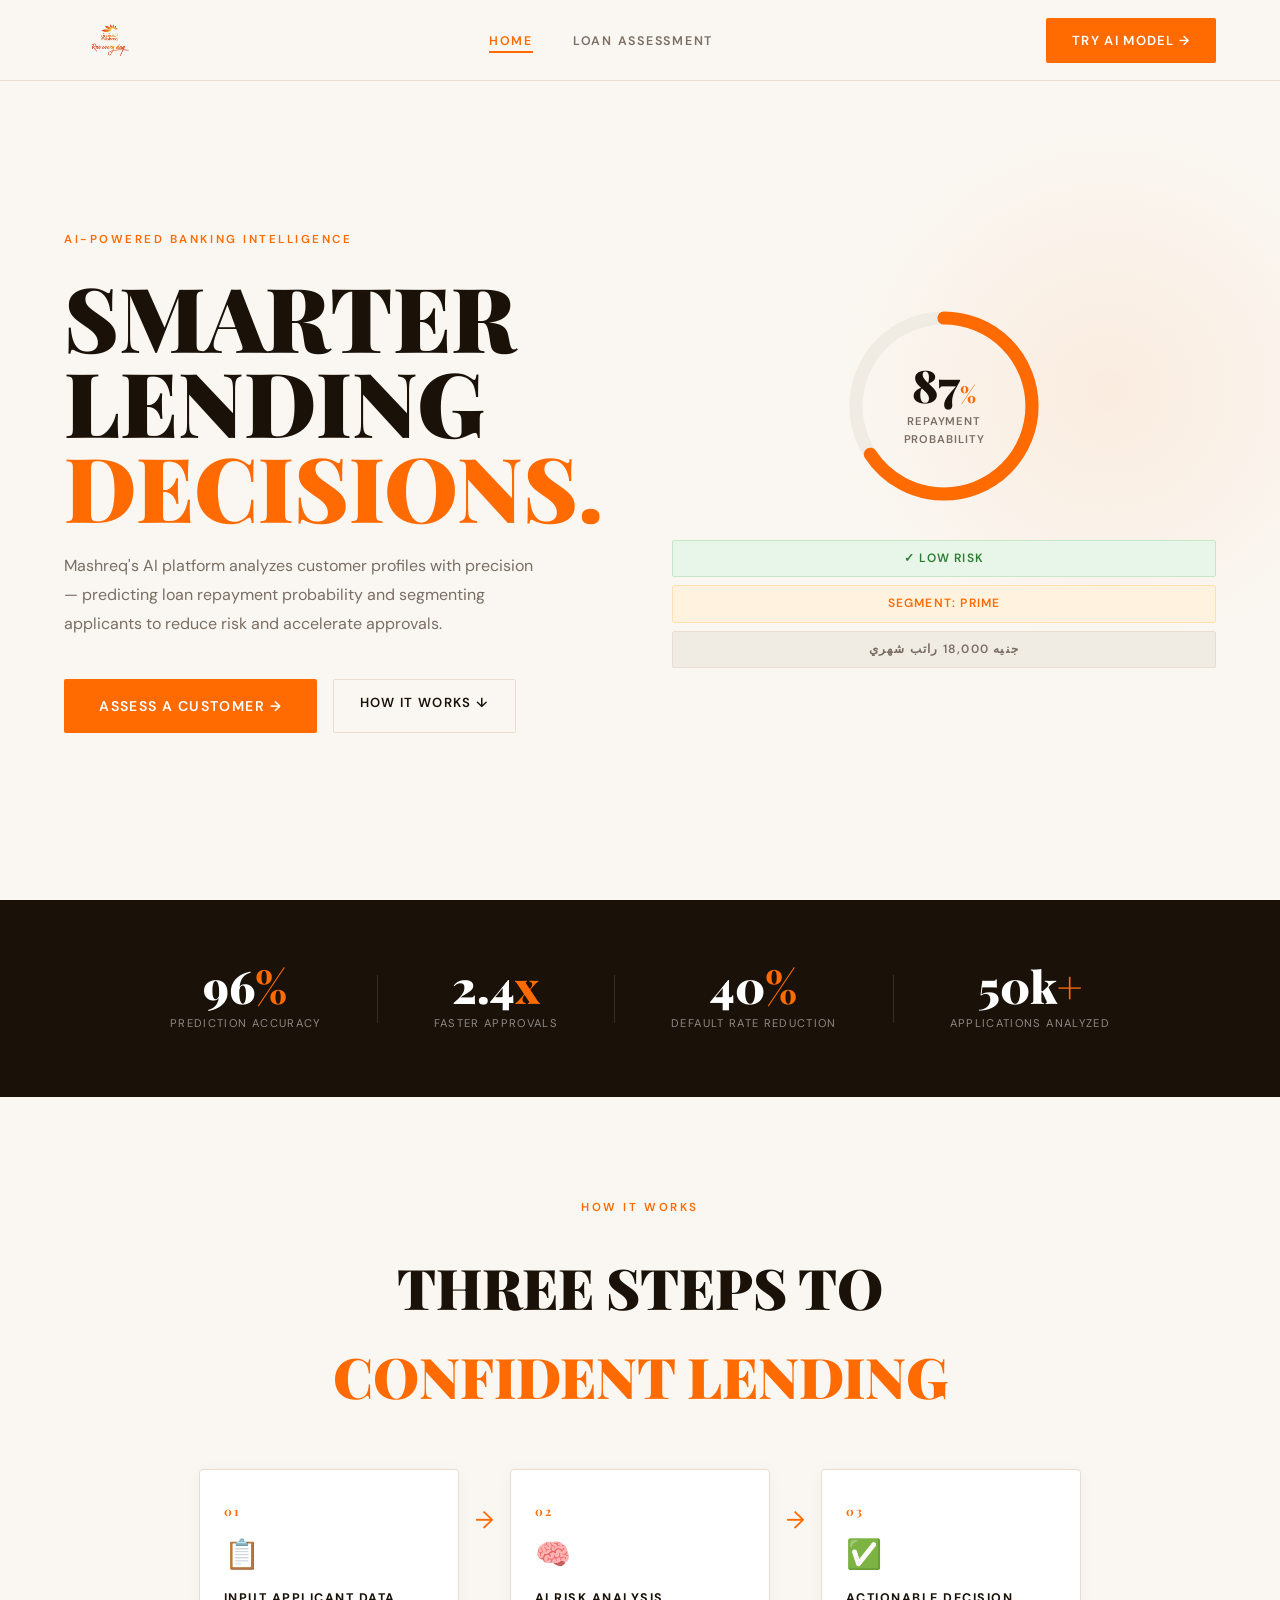
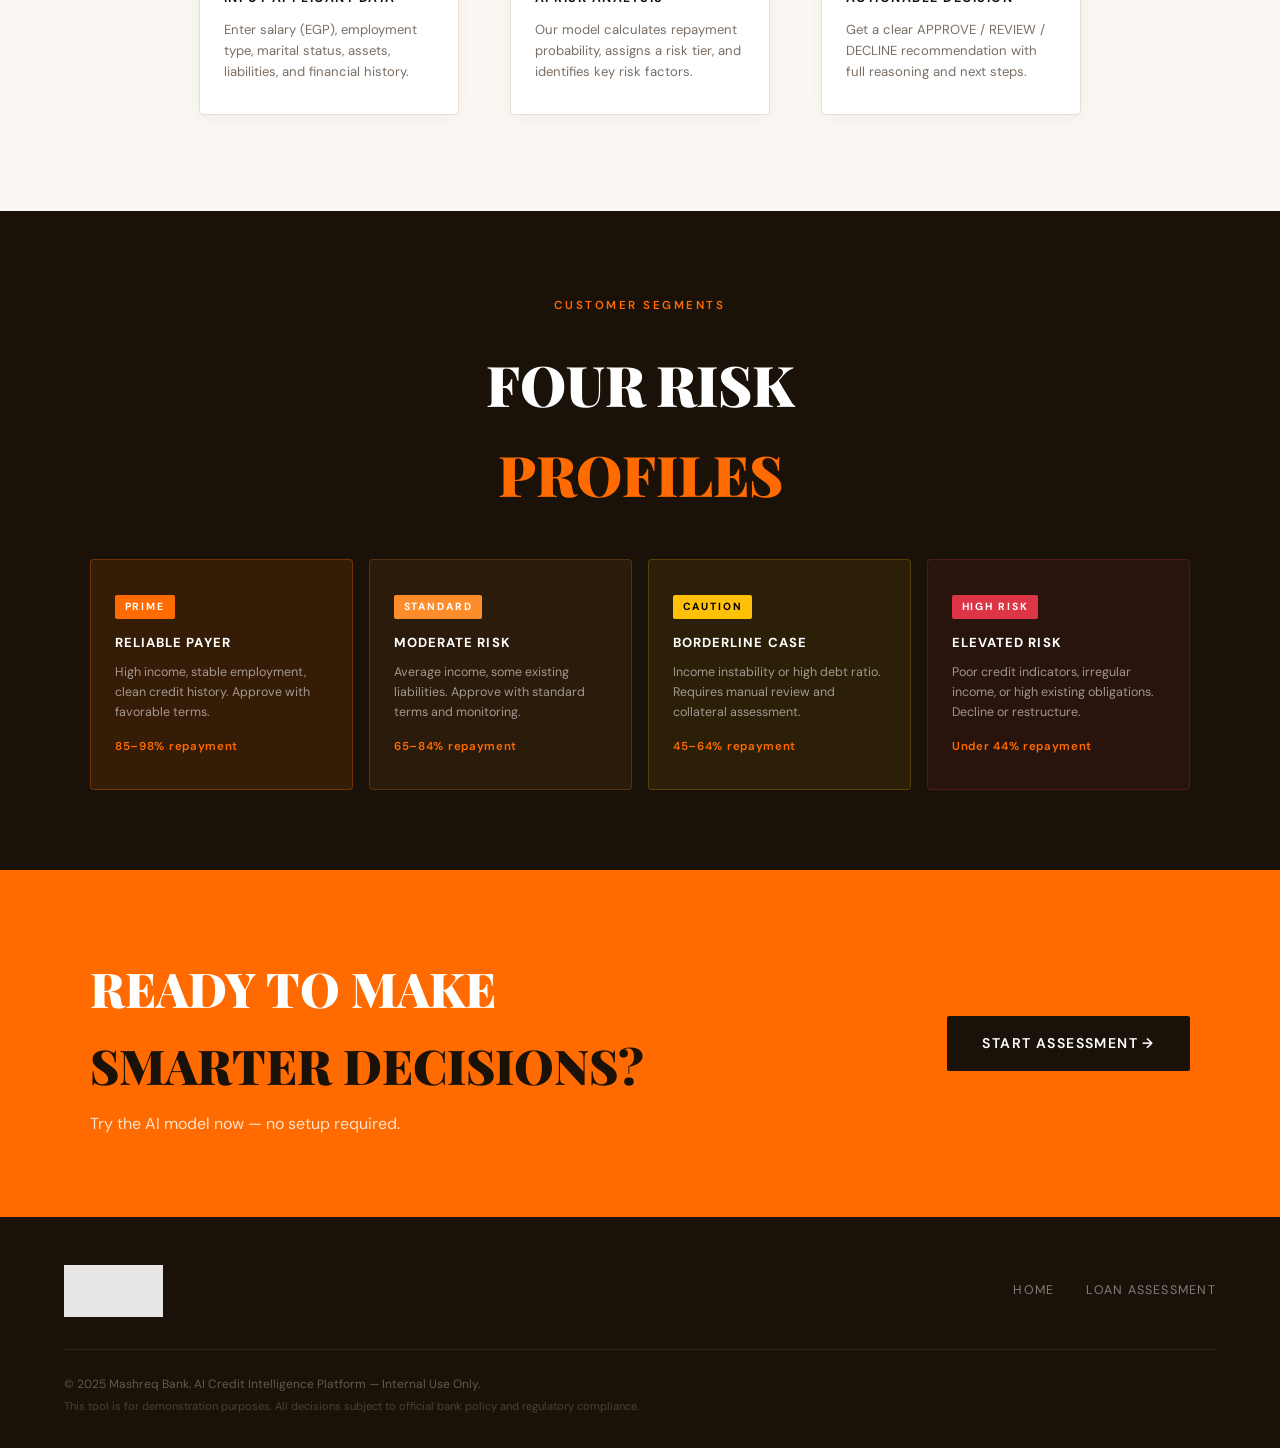
==== index.html @ 3f0e60a8 "Add files via upload" ====
<!DOCTYPE html>
<html lang="en">
<head>
  <meta charset="UTF-8" />
  <meta name="viewport" content="width=device-width, initial-scale=1.0" />
  <title>Mashreq AI — Intelligent Banking Intelligence</title>
  <link rel="stylesheet" href="style.css" />
  <link href="https://fonts.googleapis.com/css2?family=Playfair+Display:wght@700;900&family=DM+Sans:wght@300;400;500;600&display=swap" rel="stylesheet" />
</head>
<body>

  <!-- NAV -->
  <nav class="nav">
    <div class="nav-logo">
      <a href="index.html" class="logo-link">
        <img src="logo.jpg" alt="Mashreq Bank" class="logo-img" />
      </a>
    </div>
    <ul class="nav-links">
      <li><a href="index.html" class="active">HOME</a></li>
      <li><a href="loan-assessment.html">LOAN ASSESSMENT</a></li>
    </ul>
    <div class="nav-cta">
      <a href="loan-assessment.html" class="btn-primary">TRY AI MODEL →</a>
    </div>
  </nav>

  <!-- HERO -->
  <section class="hero">
    <div class="hero-inner">
      <div class="hero-content">
        <div class="hero-tag">AI-POWERED BANKING INTELLIGENCE</div>
        <h1 class="hero-title">
          SMARTER<br />
          LENDING<br />
          <span class="accent">DECISIONS.</span>
        </h1>
        <p class="hero-sub">
          Mashreq's AI platform analyzes customer profiles with precision — predicting loan repayment probability and segmenting applicants to reduce risk and accelerate approvals.
        </p>
        <div class="hero-cta">
          <a href="loan-assessment.html" class="btn-primary large">ASSESS A CUSTOMER →</a>
          <a href="#how" class="btn-ghost">HOW IT WORKS ↓</a>
        </div>
      </div>
      <div class="hero-visual">
        <div class="score-ring">
          <svg viewBox="0 0 200 200" class="ring-svg">
            <circle cx="100" cy="100" r="80" fill="none" stroke="#f0ebe3" stroke-width="12"/>
            <circle cx="100" cy="100" r="80" fill="none" stroke="#FF6B00" stroke-width="12"
              stroke-dasharray="440" stroke-dashoffset="110"
              stroke-linecap="round" transform="rotate(-90 100 100)"/>
          </svg>
          <div class="ring-inner">
            <div class="ring-score">87<span>%</span></div>
            <div class="ring-label">Repayment<br/>Probability</div>
          </div>
        </div>
        <div class="hero-chips">
          <div class="chip chip-green">✓ LOW RISK</div>
          <div class="chip chip-orange">SEGMENT: PRIME</div>
          <div class="chip chip-gray">جنيه 18,000 راتب شهري</div>
        </div>
      </div>
    </div>
  </section>

  <!-- STATS -->
  <section class="stats">
    <div class="stat-item">
      <span class="stat-num">96<span class="accent">%</span></span>
      <span class="stat-label">Prediction Accuracy</span>
    </div>
    <div class="stat-divider"></div>
    <div class="stat-item">
      <span class="stat-num">2.4<span class="accent">x</span></span>
      <span class="stat-label">Faster Approvals</span>
    </div>
    <div class="stat-divider"></div>
    <div class="stat-item">
      <span class="stat-num">40<span class="accent">%</span></span>
      <span class="stat-label">Default Rate Reduction</span>
    </div>
    <div class="stat-divider"></div>
    <div class="stat-item">
      <span class="stat-num">50k<span class="accent">+</span></span>
      <span class="stat-label">Applications Analyzed</span>
    </div>
  </section>

  <!-- HOW IT WORKS -->
  <section class="how" id="how">
    <div class="section-label">HOW IT WORKS</div>
    <h2>THREE STEPS TO<br /><span class="accent">CONFIDENT LENDING</span></h2>
    <div class="steps">
      <div class="step">
        <div class="step-num">01</div>
        <div class="step-icon">📋</div>
        <h4>INPUT APPLICANT DATA</h4>
        <p>Enter salary (EGP), employment type, marital status, assets, liabilities, and financial history.</p>
      </div>
      <div class="step-arrow">→</div>
      <div class="step">
        <div class="step-num">02</div>
        <div class="step-icon">🧠</div>
        <h4>AI RISK ANALYSIS</h4>
        <p>Our model calculates repayment probability, assigns a risk tier, and identifies key risk factors.</p>
      </div>
      <div class="step-arrow">→</div>
      <div class="step">
        <div class="step-num">03</div>
        <div class="step-icon">✅</div>
        <h4>ACTIONABLE DECISION</h4>
        <p>Get a clear APPROVE / REVIEW / DECLINE recommendation with full reasoning and next steps.</p>
      </div>
    </div>
  </section>

  <!-- SEGMENTS PREVIEW -->
  <section class="segments-preview">
    <div class="section-label">CUSTOMER SEGMENTS</div>
    <h2>FOUR RISK<br /><span class="accent">PROFILES</span></h2>
    <div class="seg-grid">
      <div class="seg-card seg-prime">
        <div class="seg-tier">PRIME</div>
        <h4>RELIABLE PAYER</h4>
        <p>High income, stable employment, clean credit history. Approve with favorable terms.</p>
        <div class="seg-prob">85–98% repayment</div>
      </div>
      <div class="seg-card seg-standard">
        <div class="seg-tier">STANDARD</div>
        <h4>MODERATE RISK</h4>
        <p>Average income, some existing liabilities. Approve with standard terms and monitoring.</p>
        <div class="seg-prob">65–84% repayment</div>
      </div>
      <div class="seg-card seg-caution">
        <div class="seg-tier">CAUTION</div>
        <h4>BORDERLINE CASE</h4>
        <p>Income instability or high debt ratio. Requires manual review and collateral assessment.</p>
        <div class="seg-prob">45–64% repayment</div>
      </div>
      <div class="seg-card seg-high">
        <div class="seg-tier">HIGH RISK</div>
        <h4>ELEVATED RISK</h4>
        <p>Poor credit indicators, irregular income, or high existing obligations. Decline or restructure.</p>
        <div class="seg-prob">Under 44% repayment</div>
      </div>
    </div>
  </section>

  <!-- CTA BANNER -->
  <section class="cta-banner">
    <div class="cta-banner-inner">
      <div>
        <h2>READY TO MAKE<br /><span class="accent">SMARTER DECISIONS?</span></h2>
        <p>Try the AI model now — no setup required.</p>
      </div>
      <a href="loan-assessment.html" class="btn-primary large">START ASSESSMENT →</a>
    </div>
  </section>

  <!-- FOOTER -->
  <footer class="footer">
    <div class="footer-top">
      <div class="footer-brand">
        <img src="logo.jpg" alt="Mashreq Bank" class="logo-img logo-img-footer" />
      </div>
      <div class="footer-links">
        <a href="index.html">Home</a>
        <a href="loan-assessment.html">Loan Assessment</a>
      </div>
    </div>
    <div class="footer-bottom">
      <p>© 2025 Mashreq Bank. AI Credit Intelligence Platform — Internal Use Only.</p>
      <p class="footer-disclaimer">This tool is for demonstration purposes. All decisions subject to official bank policy and regulatory compliance.</p>
    </div>
  </footer>

  <script src="app.js"></script>
</body>
</html>
---- style.css ----
/* ===================================
   MASHREQ AI — Global Styles
   Brand: Sunrise Orange + Cream White
=================================== */

:root {
  --orange:    #FF6B00;
  --orange-lt: #FF8C2A;
  --orange-dk: #D45500;
  --gold:      #FFD700;
  --white:     #FFFFFF;
  --cream:     #FAF7F2;
  --cream-dk:  #F0EBE3;
  --dark:      #1A1209;
  --dark-2:    #2C1E0F;
  --text:      #1A1209;
  --muted:     #7A6E64;
  --border:    #E8DDD0;
  --card:      #FFFFFF;
  --font-display: 'Playfair Display', serif;
  --font-body: 'DM Sans', sans-serif;
}

*, *::before, *::after { box-sizing: border-box; margin: 0; padding: 0; }
html { scroll-behavior: smooth; }

body {
  background: var(--cream);
  color: var(--text);
  font-family: var(--font-body);
  font-size: 16px;
  line-height: 1.6;
  overflow-x: hidden;
}

.accent { color: var(--orange); }
.section-label {
  display: inline-block;
  font-size: 0.72rem;
  font-weight: 600;
  letter-spacing: 0.22em;
  color: var(--orange);
  margin-bottom: 1rem;
  text-transform: uppercase;
}

/* ======= NAV ======= */
.nav {
  position: fixed;
  top: 0; left: 0; right: 0;
  z-index: 100;
  display: flex;
  align-items: center;
  justify-content: space-between;
  padding: 1rem 4rem;
  background: rgba(250,247,242,0.94);
  backdrop-filter: blur(16px);
  border-bottom: 1px solid var(--border);
}

.nav-logo {
  display: flex;
  align-items: center;
}

.logo-link {
  display: flex;
  align-items: center;
  text-decoration: none;
}

.logo-img {
  height: 48px;
  width: auto;
  object-fit: contain;
  /* White background of logo blends with nav */
  mix-blend-mode: multiply;
}

.logo-img-footer {
  height: 52px;
  width: auto;
  object-fit: contain;
  /* On dark footer - invert to show on dark bg */
  filter: brightness(0) invert(1);
  mix-blend-mode: normal;
  opacity: 0.9;
}

/* Keep old classes for fallback */
.logo-icon { width: 36px; height: 36px; }
.logo-text {
  font-family: var(--font-display);
  font-size: 1.4rem;
  font-weight: 700;
  color: var(--dark);
  letter-spacing: -0.01em;
}

.nav-links {
  display: flex;
  list-style: none;
  gap: 2.5rem;
}

.nav-links a {
  text-decoration: none;
  color: var(--muted);
  font-size: 0.78rem;
  font-weight: 600;
  letter-spacing: 0.14em;
  transition: color 0.2s;
}

.nav-links a:hover,
.nav-links a.active {
  color: var(--orange);
}

.nav-links a.active {
  border-bottom: 2px solid var(--orange);
  padding-bottom: 2px;
}

/* ======= BUTTONS ======= */
.btn-primary {
  background: var(--orange);
  color: #fff;
  font-family: var(--font-body);
  font-weight: 600;
  font-size: 0.82rem;
  letter-spacing: 0.1em;
  padding: 0.75rem 1.6rem;
  border: none;
  cursor: pointer;
  text-decoration: none;
  display: inline-block;
  border-radius: 2px;
  transition: background 0.15s, transform 0.15s;
}
.btn-primary:hover { background: var(--orange-dk); transform: translateY(-1px); }
.btn-primary.large { padding: 1rem 2.2rem; font-size: 0.88rem; }
.btn-primary.full-width { width: 100%; text-align: center; margin-top: 1rem; }

.btn-ghost {
  background: transparent;
  color: var(--text);
  font-family: var(--font-body);
  font-weight: 600;
  font-size: 0.82rem;
  letter-spacing: 0.1em;
  padding: 0.75rem 1.6rem;
  border: 1.5px solid var(--border);
  cursor: pointer;
  text-decoration: none;
  display: inline-block;
  border-radius: 2px;
  transition: border-color 0.2s, color 0.2s;
}
.btn-ghost:hover { border-color: var(--orange); color: var(--orange); }
.btn-ghost.small { padding: 0.5rem 1.2rem; font-size: 0.76rem; }

/* ======= HERO ======= */
.hero {
  min-height: 100vh;
  display: flex;
  align-items: center;
  padding: 8rem 4rem 4rem;
  background: var(--cream);
  position: relative;
  overflow: hidden;
}

.hero::before {
  content: '';
  position: absolute;
  right: -10%;
  top: 10%;
  width: 600px; height: 600px;
  background: radial-gradient(circle, rgba(255,107,0,0.08) 0%, transparent 65%);
  pointer-events: none;
}

.hero-inner {
  max-width: 1200px;
  margin: 0 auto;
  width: 100%;
  display: grid;
  grid-template-columns: 1fr 1fr;
  gap: 4rem;
  align-items: center;
}

.hero-tag {
  font-size: 0.72rem;
  font-weight: 600;
  letter-spacing: 0.22em;
  color: var(--orange);
  margin-bottom: 1.5rem;
  text-transform: uppercase;
  animation: fadeUp 0.6s ease both;
}

.hero-title {
  font-family: var(--font-display);
  font-size: clamp(3rem, 7vw, 6rem);
  font-weight: 900;
  line-height: 0.95;
  color: var(--dark);
  margin-bottom: 1.5rem;
  animation: fadeUp 0.6s 0.1s ease both;
}

.hero-sub {
  font-size: 1rem;
  color: var(--muted);
  max-width: 480px;
  line-height: 1.8;
  margin-bottom: 2.5rem;
  animation: fadeUp 0.6s 0.2s ease both;
}

.hero-cta {
  display: flex;
  gap: 1rem;
  flex-wrap: wrap;
  animation: fadeUp 0.6s 0.3s ease both;
}

/* SCORE RING HERO VISUAL */
.hero-visual {
  display: flex;
  flex-direction: column;
  align-items: center;
  gap: 1.5rem;
  animation: fadeUp 0.6s 0.25s ease both;
}

.score-ring {
  position: relative;
  width: 220px; height: 220px;
}

.ring-svg { width: 100%; height: 100%; }

.ring-inner {
  position: absolute;
  top: 50%; left: 50%;
  transform: translate(-50%, -50%);
  text-align: center;
}

.ring-score {
  font-family: var(--font-display);
  font-size: 2.8rem;
  font-weight: 900;
  color: var(--dark);
  line-height: 1;
}

.ring-score span { font-size: 1.4rem; color: var(--orange); }

.ring-label {
  font-size: 0.7rem;
  font-weight: 600;
  letter-spacing: 0.08em;
  color: var(--muted);
  margin-top: 0.3rem;
  text-transform: uppercase;
}

.hero-chips {
  display: flex;
  flex-direction: column;
  gap: 0.5rem;
  width: 100%;
}

.chip {
  font-size: 0.75rem;
  font-weight: 600;
  letter-spacing: 0.1em;
  padding: 0.5rem 1rem;
  border-radius: 2px;
  text-align: center;
}

.chip-green { background: #E8F5E9; color: #2E7D32; border: 1px solid #C8E6C9; }
.chip-orange { background: #FFF3E0; color: var(--orange); border: 1px solid #FFE0B2; }
.chip-gray { background: var(--cream-dk); color: var(--muted); border: 1px solid var(--border); }

/* ======= STATS ======= */
.stats {
  display: flex;
  align-items: center;
  justify-content: center;
  padding: 3rem 4rem;
  background: var(--dark);
  flex-wrap: wrap;
  gap: 0;
}

.stat-item {
  display: flex;
  flex-direction: column;
  align-items: center;
  padding: 1rem 3.5rem;
}

.stat-num {
  font-family: var(--font-display);
  font-size: 2.8rem;
  font-weight: 900;
  color: #fff;
  line-height: 1;
}

.stat-num .accent { color: var(--orange); }

.stat-label {
  font-size: 0.7rem;
  letter-spacing: 0.12em;
  color: rgba(255,255,255,0.5);
  margin-top: 0.4rem;
  text-transform: uppercase;
}

.stat-divider {
  width: 1px; height: 3rem;
  background: rgba(255,255,255,0.12);
}

/* ======= HOW IT WORKS ======= */
.how {
  padding: 6rem 4rem;
  max-width: 1100px;
  margin: 0 auto;
  text-align: center;
}

.how h2 {
  font-family: var(--font-display);
  font-size: clamp(2rem, 5vw, 3.5rem);
  font-weight: 900;
  margin-bottom: 3rem;
  margin-top: 0.5rem;
  color: var(--dark);
}

.steps {
  display: flex;
  align-items: flex-start;
  justify-content: center;
  gap: 1rem;
  flex-wrap: wrap;
}

.step {
  flex: 1;
  min-width: 200px;
  max-width: 260px;
  text-align: left;
  padding: 2rem 1.5rem;
  background: #fff;
  border: 1px solid var(--border);
  border-radius: 4px;
  box-shadow: 0 2px 16px rgba(0,0,0,0.04);
}

.step-num {
  font-family: var(--font-display);
  font-size: 0.75rem;
  font-weight: 700;
  color: var(--orange);
  letter-spacing: 0.15em;
  margin-bottom: 0.6rem;
}

.step-icon { font-size: 1.8rem; margin-bottom: 0.8rem; }

.step h4 {
  font-size: 0.78rem;
  font-weight: 700;
  letter-spacing: 0.12em;
  margin-bottom: 0.6rem;
  color: var(--dark);
}

.step p { font-size: 0.82rem; color: var(--muted); line-height: 1.6; }

.step-arrow {
  font-size: 1.5rem;
  color: var(--orange);
  flex-shrink: 0;
  margin-top: 2rem;
}

/* ======= SEGMENTS PREVIEW ======= */
.segments-preview {
  padding: 5rem 4rem;
  background: var(--dark);
  text-align: center;
}

.segments-preview h2 {
  font-family: var(--font-display);
  font-size: clamp(2rem, 5vw, 3.5rem);
  font-weight: 900;
  color: #fff;
  margin-bottom: 2.5rem;
  margin-top: 0.5rem;
}

.seg-grid {
  display: grid;
  grid-template-columns: repeat(4, 1fr);
  gap: 1rem;
  max-width: 1100px;
  margin: 0 auto;
}

.seg-card {
  padding: 2rem 1.5rem;
  border-radius: 4px;
  text-align: left;
  border: 1px solid rgba(255,255,255,0.08);
}

.seg-prime   { background: rgba(255,107,0,0.12); border-color: rgba(255,107,0,0.3); }
.seg-standard{ background: rgba(255,140,42,0.08); border-color: rgba(255,140,42,0.2); }
.seg-caution { background: rgba(255,193,7,0.08);  border-color: rgba(255,193,7,0.2);  }
.seg-high    { background: rgba(220,53,69,0.08);  border-color: rgba(220,53,69,0.2);  }

.seg-tier {
  font-size: 0.65rem;
  font-weight: 700;
  letter-spacing: 0.18em;
  padding: 0.25rem 0.6rem;
  border-radius: 2px;
  display: inline-block;
  margin-bottom: 0.8rem;
}

.seg-prime .seg-tier   { background: var(--orange); color: #fff; }
.seg-standard .seg-tier{ background: #FF8C2A; color: #fff; }
.seg-caution .seg-tier { background: #FFC107; color: #000; }
.seg-high .seg-tier    { background: #DC3545; color: #fff; }

.seg-card h4 {
  font-size: 0.82rem;
  font-weight: 700;
  letter-spacing: 0.08em;
  color: #fff;
  margin-bottom: 0.6rem;
}

.seg-card p { font-size: 0.78rem; color: rgba(255,255,255,0.55); line-height: 1.6; margin-bottom: 1rem; }
.seg-prob { font-size: 0.72rem; font-weight: 600; color: var(--orange); letter-spacing: 0.06em; }

/* ======= CTA BANNER ======= */
.cta-banner {
  padding: 5rem 4rem;
  background: var(--orange);
}

.cta-banner-inner {
  max-width: 1100px;
  margin: 0 auto;
  display: flex;
  align-items: center;
  justify-content: space-between;
  gap: 2rem;
  flex-wrap: wrap;
}

.cta-banner h2 {
  font-family: var(--font-display);
  font-size: clamp(1.8rem, 4vw, 3rem);
  font-weight: 900;
  color: #fff;
  margin-bottom: 0.5rem;
}

.cta-banner h2 .accent { color: var(--dark); }
.cta-banner p { color: rgba(255,255,255,0.8); font-size: 1rem; }

.cta-banner .btn-primary {
  background: var(--dark);
  color: #fff;
}
.cta-banner .btn-primary:hover { background: #000; }

/* ======= PAGE HERO ======= */
.page-hero {
  padding: 9rem 4rem 3rem;
  max-width: 900px;
  margin: 0 auto;
}

.page-hero h1 {
  font-family: var(--font-display);
  font-size: clamp(3rem, 8vw, 5.5rem);
  font-weight: 900;
  line-height: 0.95;
  color: var(--dark);
  margin-bottom: 1.2rem;
  animation: fadeUp 0.5s ease both;
}

.page-hero p {
  color: var(--muted);
  font-size: 1rem;
  max-width: 600px;
  line-height: 1.8;
  animation: fadeUp 0.5s 0.1s ease both;
}

/* ======= ASSESSMENT SECTION ======= */
.assessment-section {
  padding: 2rem 4rem 6rem;
  max-width: 1100px;
  margin: 0 auto;
}

.assessment-wrap { width: 100%; }

/* FORM */
.assess-form {
  background: #fff;
  border: 1px solid var(--border);
  border-radius: 6px;
  padding: 2.5rem;
  box-shadow: 0 4px 32px rgba(0,0,0,0.06);
}

.form-header {
  display: flex;
  align-items: flex-start;
  justify-content: space-between;
  margin-bottom: 2rem;
  flex-wrap: wrap;
  gap: 1rem;
}

.form-header h3 {
  font-size: 0.82rem;
  font-weight: 700;
  letter-spacing: 0.18em;
  color: var(--orange);
}

.form-progress { text-align: right; }

.progress-bar {
  width: 180px;
  height: 4px;
  background: var(--cream-dk);
  border-radius: 2px;
  overflow: hidden;
  margin-bottom: 0.3rem;
}

.progress-fill {
  height: 100%;
  background: var(--orange);
  border-radius: 2px;
  transition: width 0.4s ease;
  width: 0%;
}

.progress-text {
  font-size: 0.7rem;
  color: var(--muted);
  letter-spacing: 0.06em;
}

.form-section {
  margin-bottom: 2.5rem;
  padding-bottom: 2.5rem;
  border-bottom: 1px solid var(--cream-dk);
}

.form-section-title {
  font-size: 0.75rem;
  font-weight: 700;
  letter-spacing: 0.16em;
  color: var(--dark);
  margin-bottom: 1.5rem;
  text-transform: uppercase;
  padding: 0.5rem 0.8rem;
  background: var(--cream);
  border-left: 3px solid var(--orange);
}

.form-group { margin-bottom: 1.5rem; }

.form-group label {
  display: block;
  font-size: 0.72rem;
  font-weight: 600;
  letter-spacing: 0.12em;
  color: var(--muted);
  text-transform: uppercase;
  margin-bottom: 0.6rem;
}

.btn-group {
  display: flex;
  flex-wrap: wrap;
  gap: 0.5rem;
}

.option-btn {
  background: var(--cream);
  border: 1.5px solid var(--border);
  color: var(--muted);
  font-family: var(--font-body);
  font-size: 0.78rem;
  font-weight: 500;
  padding: 0.5rem 1rem;
  border-radius: 2px;
  cursor: pointer;
  transition: all 0.15s;
}

.option-btn:hover { border-color: var(--orange); color: var(--orange); background: #FFF3E0; }
.option-btn.selected { background: var(--orange); border-color: var(--orange); color: #fff; font-weight: 600; }

/* ======= RESULT PANEL ======= */
.assess-result {
  background: #fff;
  border: 2px solid var(--orange);
  border-radius: 6px;
  padding: 2.5rem;
  box-shadow: 0 8px 48px rgba(255,107,0,0.12);
  animation: fadeUp 0.4s ease both;
}

.verdict-header {
  text-align: center;
  padding: 2rem;
  margin-bottom: 2rem;
  border-radius: 4px;
}

.verdict-approve { background: linear-gradient(135deg, #E8F5E9, #F1F8E9); }
.verdict-review  { background: linear-gradient(135deg, #FFF8E1, #FFFDE7); }
.verdict-decline { background: linear-gradient(135deg, #FFEBEE, #FCE4EC); }

.verdict-badge {
  display: inline-block;
  font-size: 0.7rem;
  font-weight: 700;
  letter-spacing: 0.2em;
  padding: 0.3rem 1rem;
  border-radius: 2px;
  margin-bottom: 0.8rem;
}

.verdict-approve .verdict-badge { background: #2E7D32; color: #fff; }
.verdict-review .verdict-badge  { background: #F57F17; color: #fff; }
.verdict-decline .verdict-badge { background: #C62828; color: #fff; }

.verdict-icon { font-size: 2.5rem; margin-bottom: 0.5rem; }

.verdict-title {
  font-family: var(--font-display);
  font-size: 1.8rem;
  font-weight: 900;
  color: var(--dark);
  margin-bottom: 0.6rem;
}

.verdict-sub {
  color: var(--muted);
  font-size: 0.9rem;
  max-width: 500px;
  margin: 0 auto;
  line-height: 1.6;
}

/* RING SECTION */
.result-ring-section {
  display: flex;
  gap: 2rem;
  align-items: center;
  margin-bottom: 2rem;
  padding: 1.5rem;
  background: var(--cream);
  border-radius: 4px;
  flex-wrap: wrap;
}

.result-ring {
  position: relative;
  width: 160px; height: 160px;
  flex-shrink: 0;
}

.result-ring-svg { width: 100%; height: 100%; }
.result-ring-inner {
  position: absolute;
  top: 50%; left: 50%;
  transform: translate(-50%, -50%);
  text-align: center;
}

.result-ring-score {
  font-family: var(--font-display);
  font-size: 2.2rem;
  font-weight: 900;
  color: var(--dark);
  line-height: 1;
}

.result-ring-label {
  font-size: 0.62rem;
  font-weight: 600;
  letter-spacing: 0.06em;
  color: var(--muted);
  margin-top: 0.3rem;
  text-transform: uppercase;
}

.result-metrics {
  display: flex;
  gap: 2rem;
  flex-wrap: wrap;
}

.result-metric { display: flex; flex-direction: column; gap: 0.3rem; }

.metric-label {
  font-size: 0.62rem;
  font-weight: 700;
  letter-spacing: 0.14em;
  color: var(--muted);
  text-transform: uppercase;
}

.metric-val {
  font-family: var(--font-display);
  font-size: 1.4rem;
  font-weight: 900;
  color: var(--dark);
}

.metric-val.accent { color: var(--orange); }

/* RESULT SECTIONS */
.result-section { margin-bottom: 1.8rem; }

.result-section h4 {
  font-size: 0.68rem;
  font-weight: 700;
  letter-spacing: 0.18em;
  color: var(--orange);
  margin-bottom: 0.8rem;
  text-transform: uppercase;
  padding-bottom: 0.4rem;
  border-bottom: 1px solid var(--cream-dk);
}

/* SCORE BARS */
.score-bars { display: flex; flex-direction: column; gap: 0.8rem; }

.score-bar-item { display: flex; align-items: center; gap: 1rem; }

.score-bar-label {
  font-size: 0.75rem;
  font-weight: 500;
  color: var(--text);
  min-width: 140px;
}

.score-bar-track {
  flex: 1;
  height: 6px;
  background: var(--cream-dk);
  border-radius: 3px;
  overflow: hidden;
}

.score-bar-fill {
  height: 100%;
  border-radius: 3px;
  transition: width 1.2s cubic-bezier(0.4,0,0.2,1);
  width: 0%;
}

.bar-good   { background: #4CAF50; }
.bar-medium { background: var(--orange); }
.bar-bad    { background: #F44336; }

.score-bar-value {
  font-size: 0.72rem;
  font-weight: 700;
  color: var(--muted);
  min-width: 2rem;
  text-align: right;
}

/* FACTOR LISTS */
.factor-list { list-style: none; display: flex; flex-direction: column; gap: 0.5rem; }

.factor-list li {
  font-size: 0.84rem;
  color: var(--text);
  padding: 0.5rem 0.8rem;
  border-radius: 2px;
  display: flex;
  align-items: flex-start;
  gap: 0.5rem;
}

.factor-positive li { background: #F1F8E9; border-left: 3px solid #4CAF50; }
.factor-negative li { background: #FFEBEE; border-left: 3px solid #F44336; }

/* CONDITIONS */
.conditions-list { display: flex; flex-direction: column; gap: 0.5rem; }

.condition-item {
  font-size: 0.84rem;
  color: var(--text);
  padding: 0.6rem 1rem;
  background: var(--cream);
  border-radius: 2px;
  border-left: 3px solid var(--orange);
  display: flex;
  gap: 0.5rem;
}

/* DISCLAIMER */
.result-disclaimer {
  font-size: 0.75rem;
  color: var(--muted);
  background: var(--cream);
  padding: 1rem;
  border-radius: 4px;
  margin-bottom: 1.5rem;
  line-height: 1.6;
  border: 1px solid var(--border);
}

.result-actions { display: flex; gap: 1rem; flex-wrap: wrap; }

/* ======= FOOTER ======= */
.footer {
  background: var(--dark);
  padding: 3rem 4rem 2rem;
}

.footer-top {
  display: flex;
  justify-content: space-between;
  align-items: center;
  margin-bottom: 2rem;
  flex-wrap: wrap;
  gap: 1rem;
}

.footer-brand {
  display: flex;
  align-items: center;
  gap: 0.6rem;
}

.footer-brand .logo-text { color: #fff; }

.footer-links { display: flex; gap: 2rem; }
.footer-links a {
  color: rgba(255,255,255,0.45);
  text-decoration: none;
  font-size: 0.78rem;
  letter-spacing: 0.1em;
  text-transform: uppercase;
  transition: color 0.2s;
}
.footer-links a:hover { color: var(--orange); }

.footer-bottom { border-top: 1px solid rgba(255,255,255,0.08); padding-top: 1.5rem; }
.footer-bottom p { color: rgba(255,255,255,0.3); font-size: 0.75rem; line-height: 1.8; }
.footer-disclaimer { color: rgba(255,255,255,0.2) !important; font-size: 0.7rem !important; }

/* ======= LOADING ======= */
.btn-loading { opacity: 0.7; pointer-events: none; }

.spinner {
  display: inline-block;
  width: 14px; height: 14px;
  border: 2px solid rgba(255,255,255,0.4);
  border-top-color: #fff;
  border-radius: 50%;
  animation: spin 0.6s linear infinite;
  margin-right: 8px;
  vertical-align: middle;
}

/* ======= ANIMATIONS ======= */
@keyframes fadeUp {
  from { opacity: 0; transform: translateY(18px); }
  to   { opacity: 1; transform: translateY(0); }
}
@keyframes spin { to { transform: rotate(360deg); } }

/* ======= RESPONSIVE ======= */
@media (max-width: 960px) {
  .nav { padding: 1rem 1.5rem; }
  .nav-links { display: none; }
  .nav-cta .btn-primary { display: none; }

  .hero { padding: 7rem 1.5rem 3rem; }
  .hero-inner { grid-template-columns: 1fr; gap: 2rem; }
  .hero-visual { order: -1; }
  .score-ring { width: 160px; height: 160px; }

  .stats { flex-direction: column; gap: 1.5rem; padding: 2rem; }
  .stat-divider { width: 4rem; height: 1px; }

  .how { padding: 4rem 1.5rem; }
  .steps { flex-direction: column; align-items: stretch; }
  .step { max-width: 100%; }
  .step-arrow { transform: rotate(90deg); text-align: center; }

  .segments-preview { padding: 3rem 1.5rem; }
  .seg-grid { grid-template-columns: 1fr 1fr; }

  .cta-banner { padding: 3rem 1.5rem; }
  .cta-banner-inner { flex-direction: column; }

  .page-hero { padding: 7rem 1.5rem 2rem; }
  .assessment-section { padding: 1.5rem 1.5rem 4rem; }
  .assess-form, .assess-result { padding: 1.5rem; }
  .result-ring-section { flex-direction: column; align-items: flex-start; }

  .footer { padding: 2rem 1.5rem; }
}

@media (max-width: 560px) {
  .seg-grid { grid-template-columns: 1fr; }
  .result-metrics { flex-direction: column; gap: 1rem; }
  .score-bar-label { min-width: 100px; font-size: 0.68rem; }
}

@media print {
  .nav, .btn-ghost, .result-actions { display: none !important; }
  body { background: white; }
  .assess-result { border: 1px solid #ccc; box-shadow: none; }
}
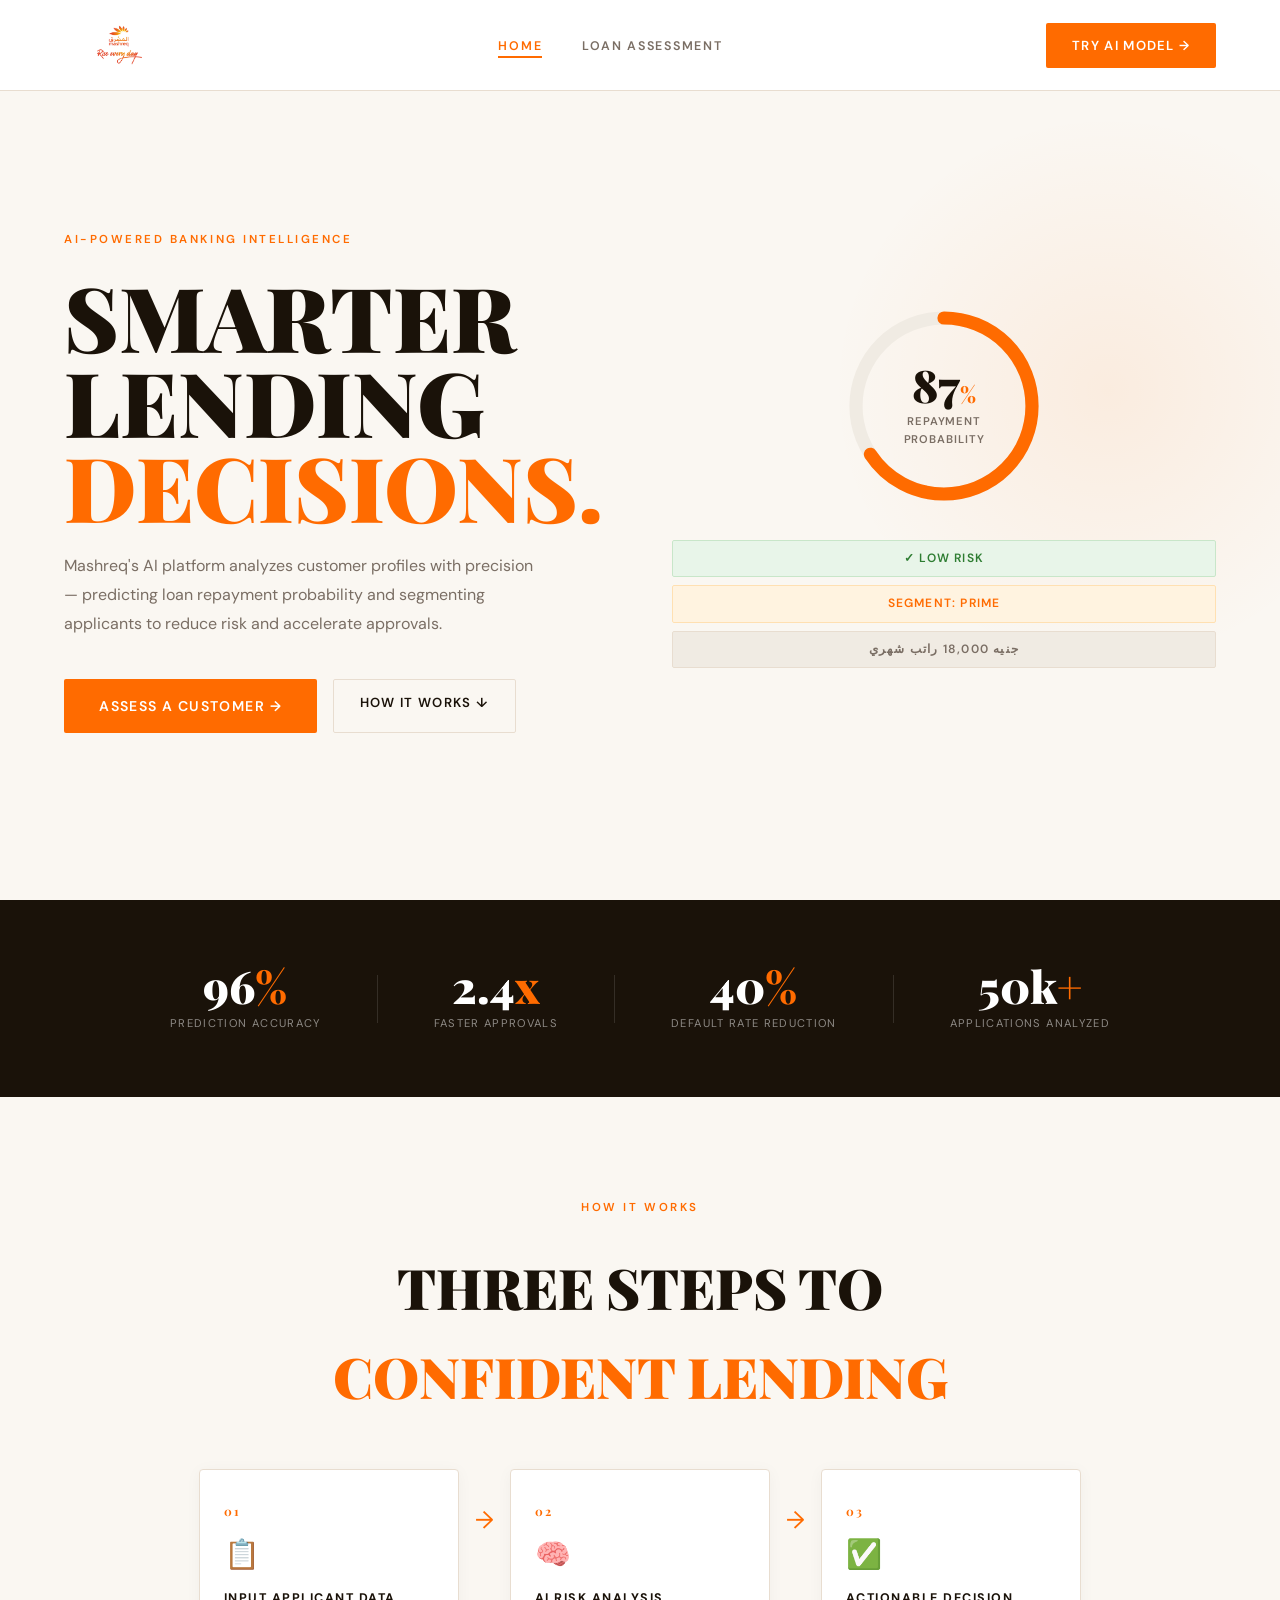
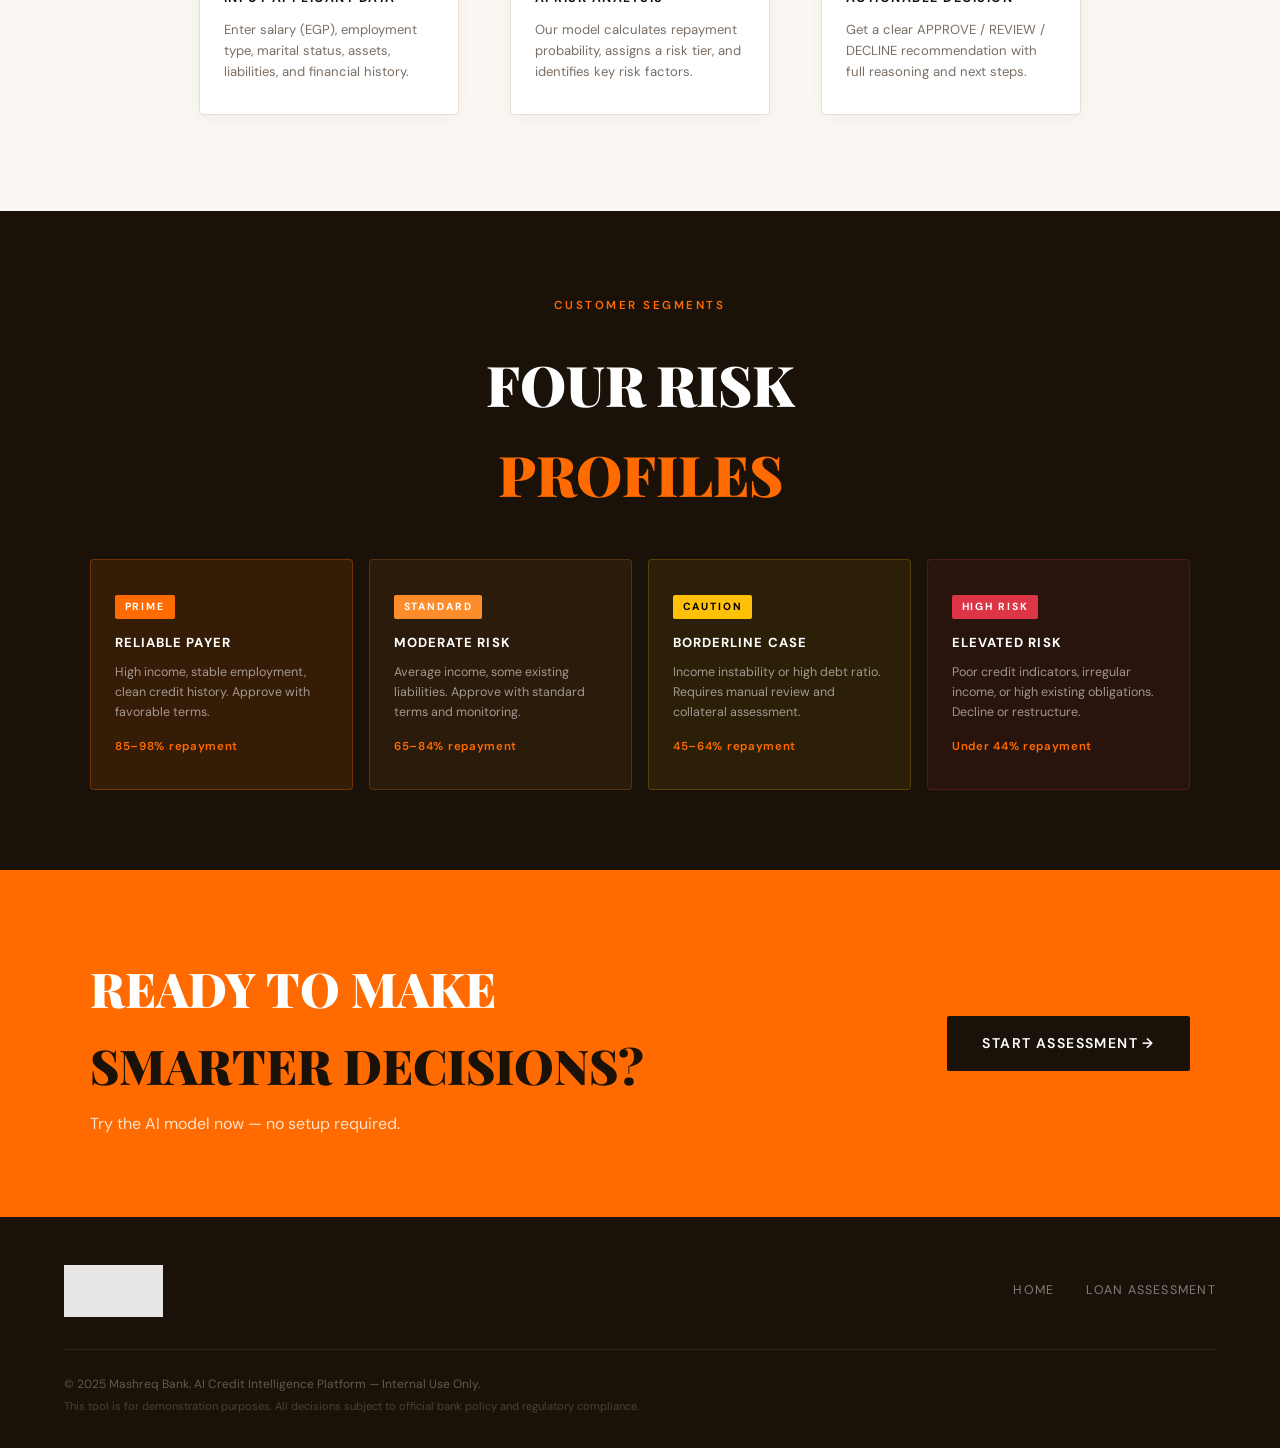
==== commit edfbe54d: "Update index.html" ====
--- a/index.html
+++ b/index.html
@@ -13,7 +13,7 @@
   <nav class="nav">
     <div class="nav-logo">
       <a href="index.html" class="logo-link">
-        <img src="logo.jpg" alt="Mashreq Bank" class="logo-img" />
+        <img src="logo.png" alt="Mashreq Bank" class="logo-img" />
       </a>
     </div>
     <ul class="nav-links">
--- a/style.css
+++ b/style.css
@@ -53,7 +53,7 @@
   align-items: center;
   justify-content: space-between;
   padding: 1rem 4rem;
-  background: rgba(250,247,242,0.94);
+  background: rgba(255,255,255,0.98);
   backdrop-filter: blur(16px);
   border-bottom: 1px solid var(--border);
 }
@@ -70,11 +70,12 @@
 }
 
 .logo-img {
-  height: 48px;
+  height: 58px;
   width: auto;
   object-fit: contain;
-  /* White background of logo blends with nav */
-  mix-blend-mode: multiply;
+  mix-blend-mode: normal;
+  opacity: 1;
+  display: block;
 }
 
 .logo-img-footer {
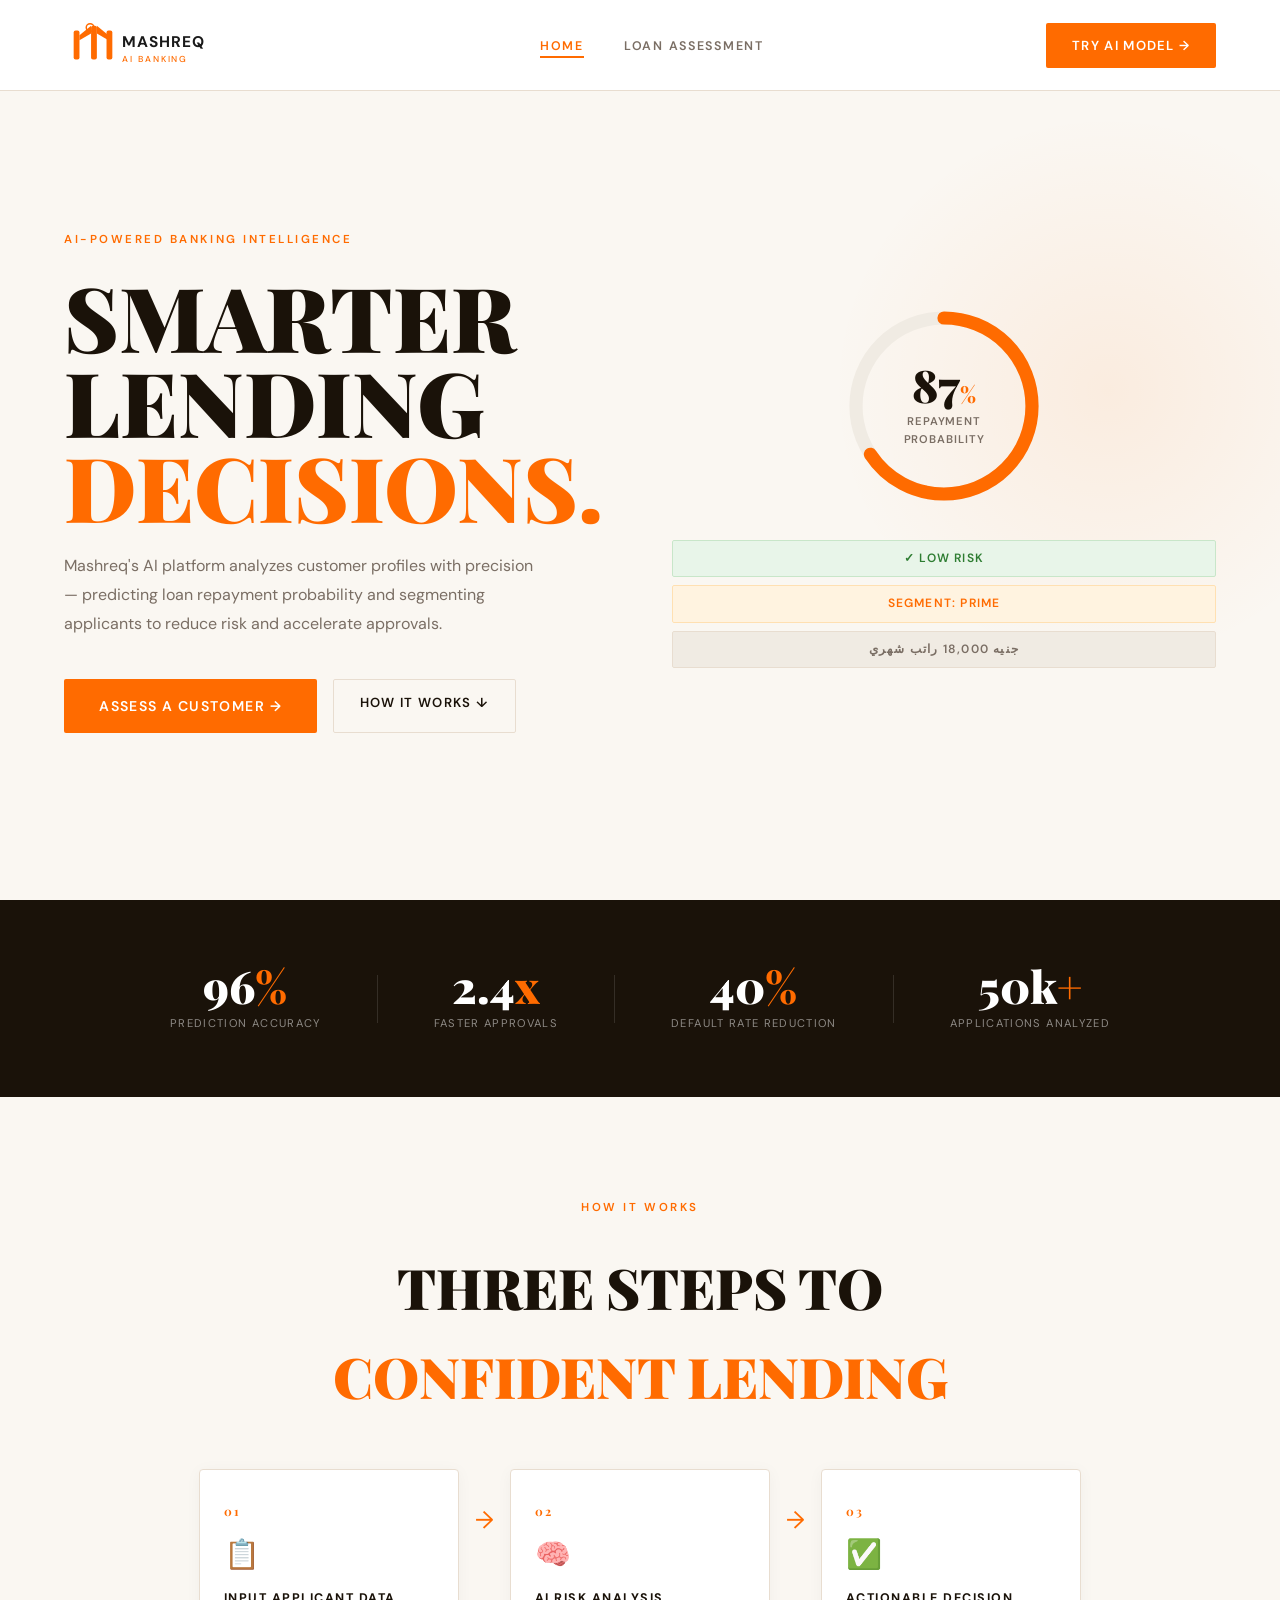
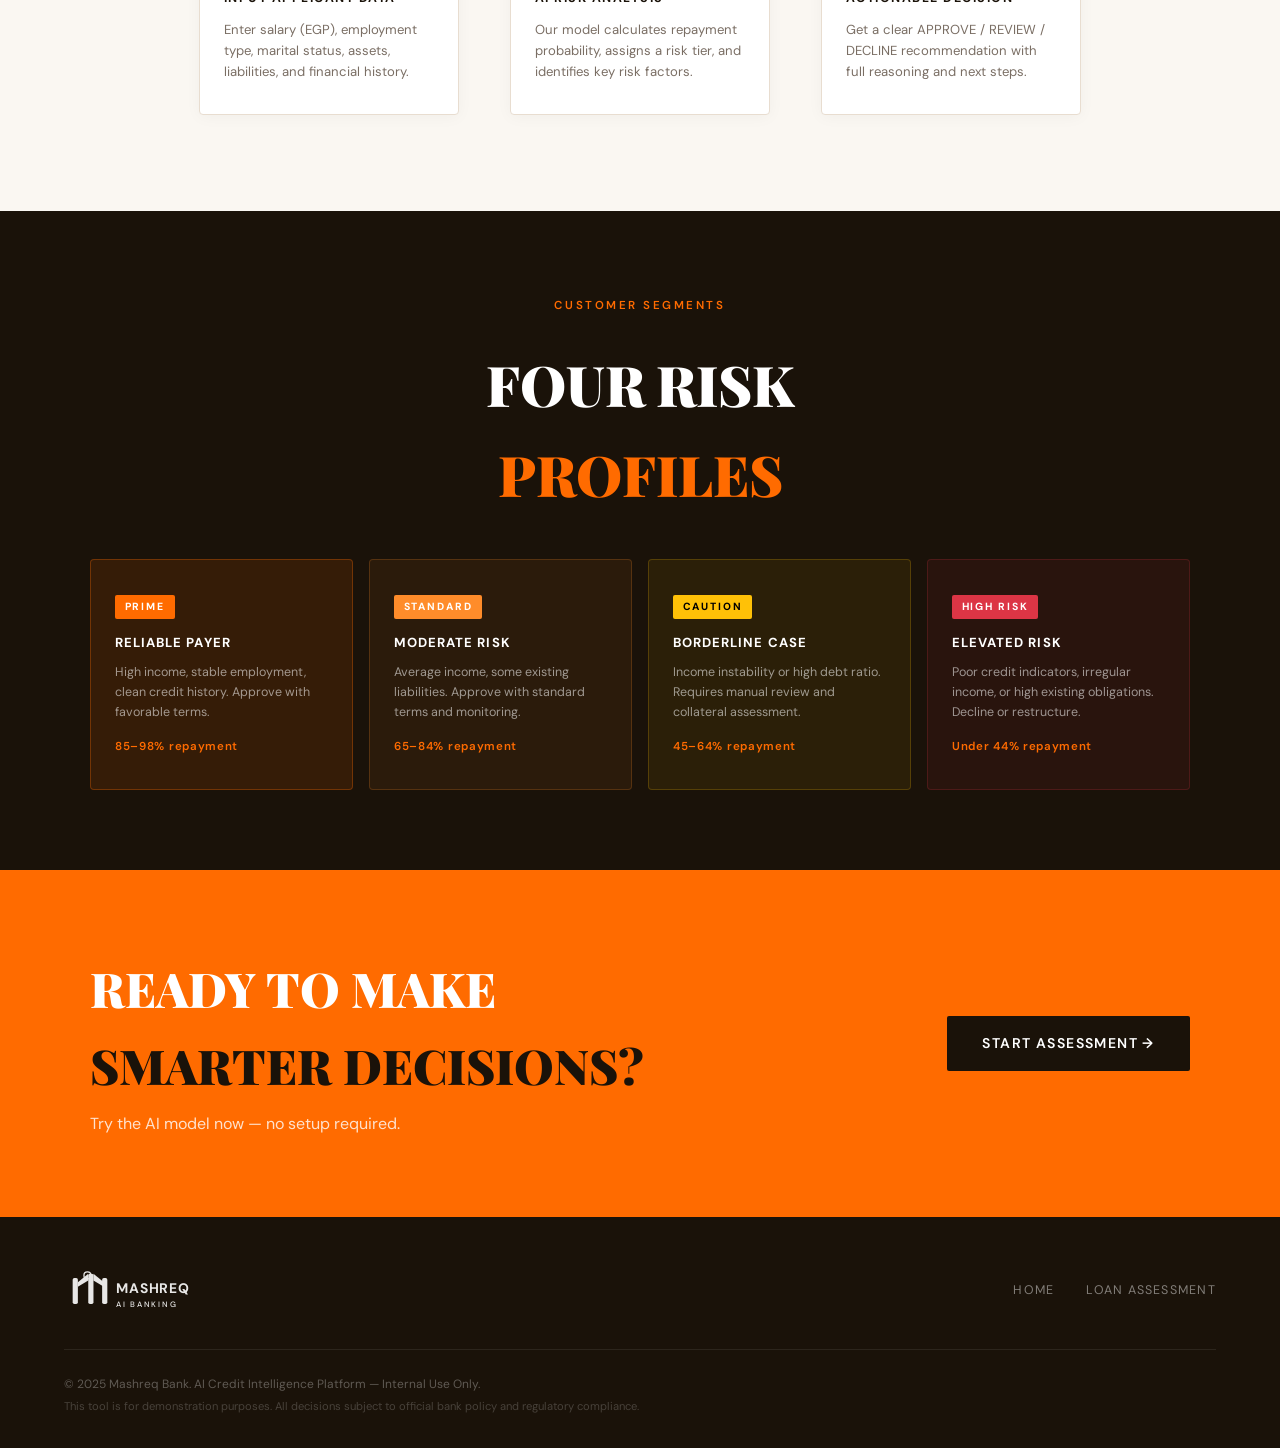
==== commit 4553c761: "Replace logo images with inline SVG code" ====
--- a/index.html
+++ b/index.html
@@ -13,7 +13,38 @@
   <nav class="nav">
     <div class="nav-logo">
       <a href="index.html" class="logo-link">
-        <img src="logo.png" alt="Mashreq Bank" class="logo-img" />
+        <!-- Mashreq Bank Logo SVG -->
+        <svg class="logo-img" viewBox="0 0 200 60" xmlns="http://www.w3.org/2000/svg">
+          <!-- Background -->
+          <rect width="200" height="60" fill="none"/>
+          
+          <!-- Main Icon - M Shape with Banking Theme -->
+          <g id="logo-icon">
+            <!-- Left pillar -->
+            <rect x="10" y="15" width="6" height="30" fill="#FF6B00" rx="2"/>
+            <!-- Left bridge -->
+            <path d="M 16 20 L 28 10 L 28 18 L 16 25 Z" fill="#FF6B00"/>
+            <!-- Center pillar -->
+            <rect x="28" y="10" width="6" height="35" fill="#FF6B00" rx="2"/>
+            <!-- Right bridge -->
+            <path d="M 34 18 L 46 25 L 46 20 L 34 10 Z" fill="#FF6B00"/>
+            <!-- Right pillar -->
+            <rect x="44" y="15" width="6" height="30" fill="#FF6B00" rx="2"/>
+            
+            <!-- Accent circle (represents security/shield) -->
+            <circle cx="27" cy="12" r="4" fill="none" stroke="#FF6B00" stroke-width="1.5"/>
+          </g>
+          
+          <!-- Text: MASHREQ -->
+          <text x="60" y="32" font-family="DM Sans, sans-serif" font-size="16" font-weight="700" fill="#1a1a1a" letter-spacing="1">
+            MASHREQ
+          </text>
+          
+          <!-- Subtext: AI -->
+          <text x="60" y="48" font-family="DM Sans, sans-serif" font-size="9" font-weight="500" fill="#FF6B00" letter-spacing="2">
+            AI BANKING
+          </text>
+        </svg>
       </a>
     </div>
     <ul class="nav-links">
@@ -163,7 +194,38 @@
   <footer class="footer">
     <div class="footer-top">
       <div class="footer-brand">
-        <img src="logo.jpg" alt="Mashreq Bank" class="logo-img logo-img-footer" />
+        <!-- Mashreq Bank Logo SVG (Footer) -->
+        <svg class="logo-img logo-img-footer" viewBox="0 0 200 60" xmlns="http://www.w3.org/2000/svg">
+          <!-- Background -->
+          <rect width="200" height="60" fill="none"/>
+          
+          <!-- Main Icon - M Shape with Banking Theme -->
+          <g id="logo-icon">
+            <!-- Left pillar -->
+            <rect x="10" y="15" width="6" height="30" fill="#FF6B00" rx="2"/>
+            <!-- Left bridge -->
+            <path d="M 16 20 L 28 10 L 28 18 L 16 25 Z" fill="#FF6B00"/>
+            <!-- Center pillar -->
+            <rect x="28" y="10" width="6" height="35" fill="#FF6B00" rx="2"/>
+            <!-- Right bridge -->
+            <path d="M 34 18 L 46 25 L 46 20 L 34 10 Z" fill="#FF6B00"/>
+            <!-- Right pillar -->
+            <rect x="44" y="15" width="6" height="30" fill="#FF6B00" rx="2"/>
+            
+            <!-- Accent circle (represents security/shield) -->
+            <circle cx="27" cy="12" r="4" fill="none" stroke="#FF6B00" stroke-width="1.5"/>
+          </g>
+          
+          <!-- Text: MASHREQ -->
+          <text x="60" y="32" font-family="DM Sans, sans-serif" font-size="16" font-weight="700" fill="#1a1a1a" letter-spacing="1">
+            MASHREQ
+          </text>
+          
+          <!-- Subtext: AI -->
+          <text x="60" y="48" font-family="DM Sans, sans-serif" font-size="9" font-weight="500" fill="#FF6B00" letter-spacing="2">
+            AI BANKING
+          </text>
+        </svg>
       </div>
       <div class="footer-links">
         <a href="index.html">Home</a>
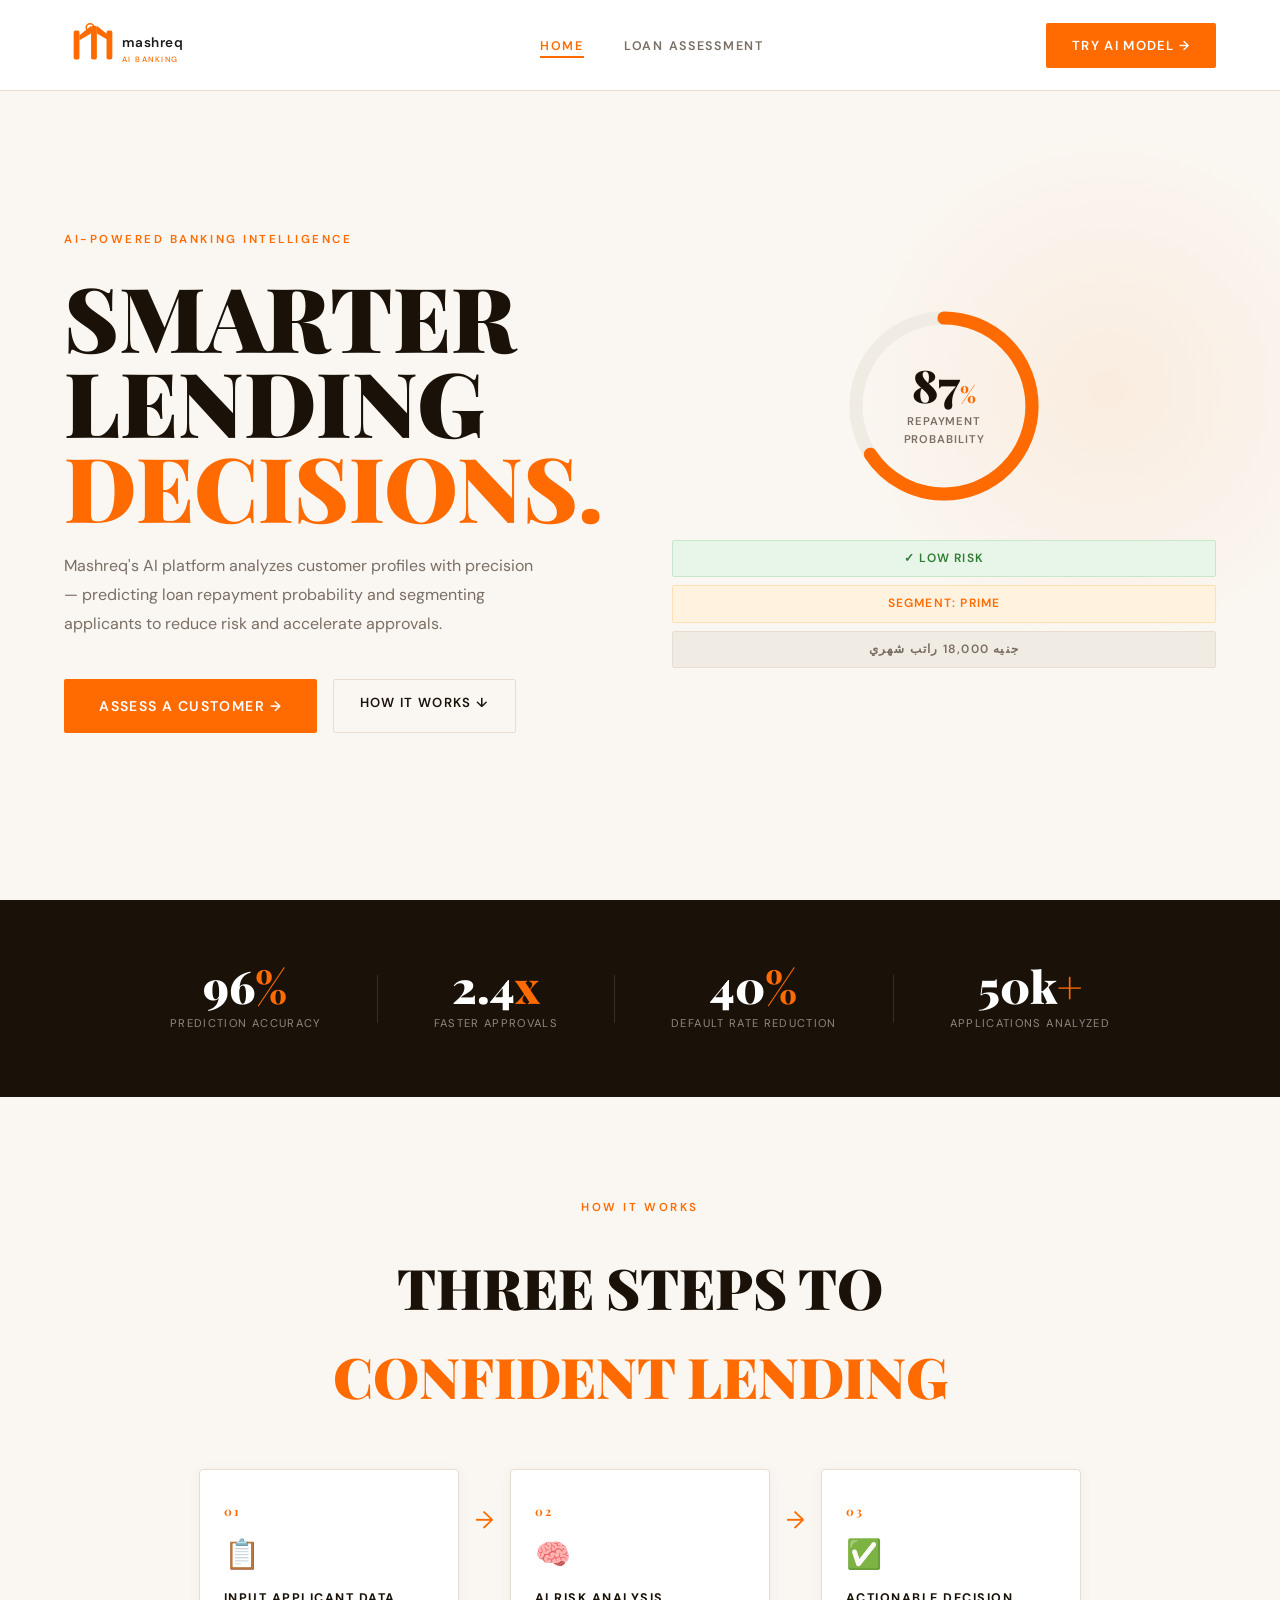
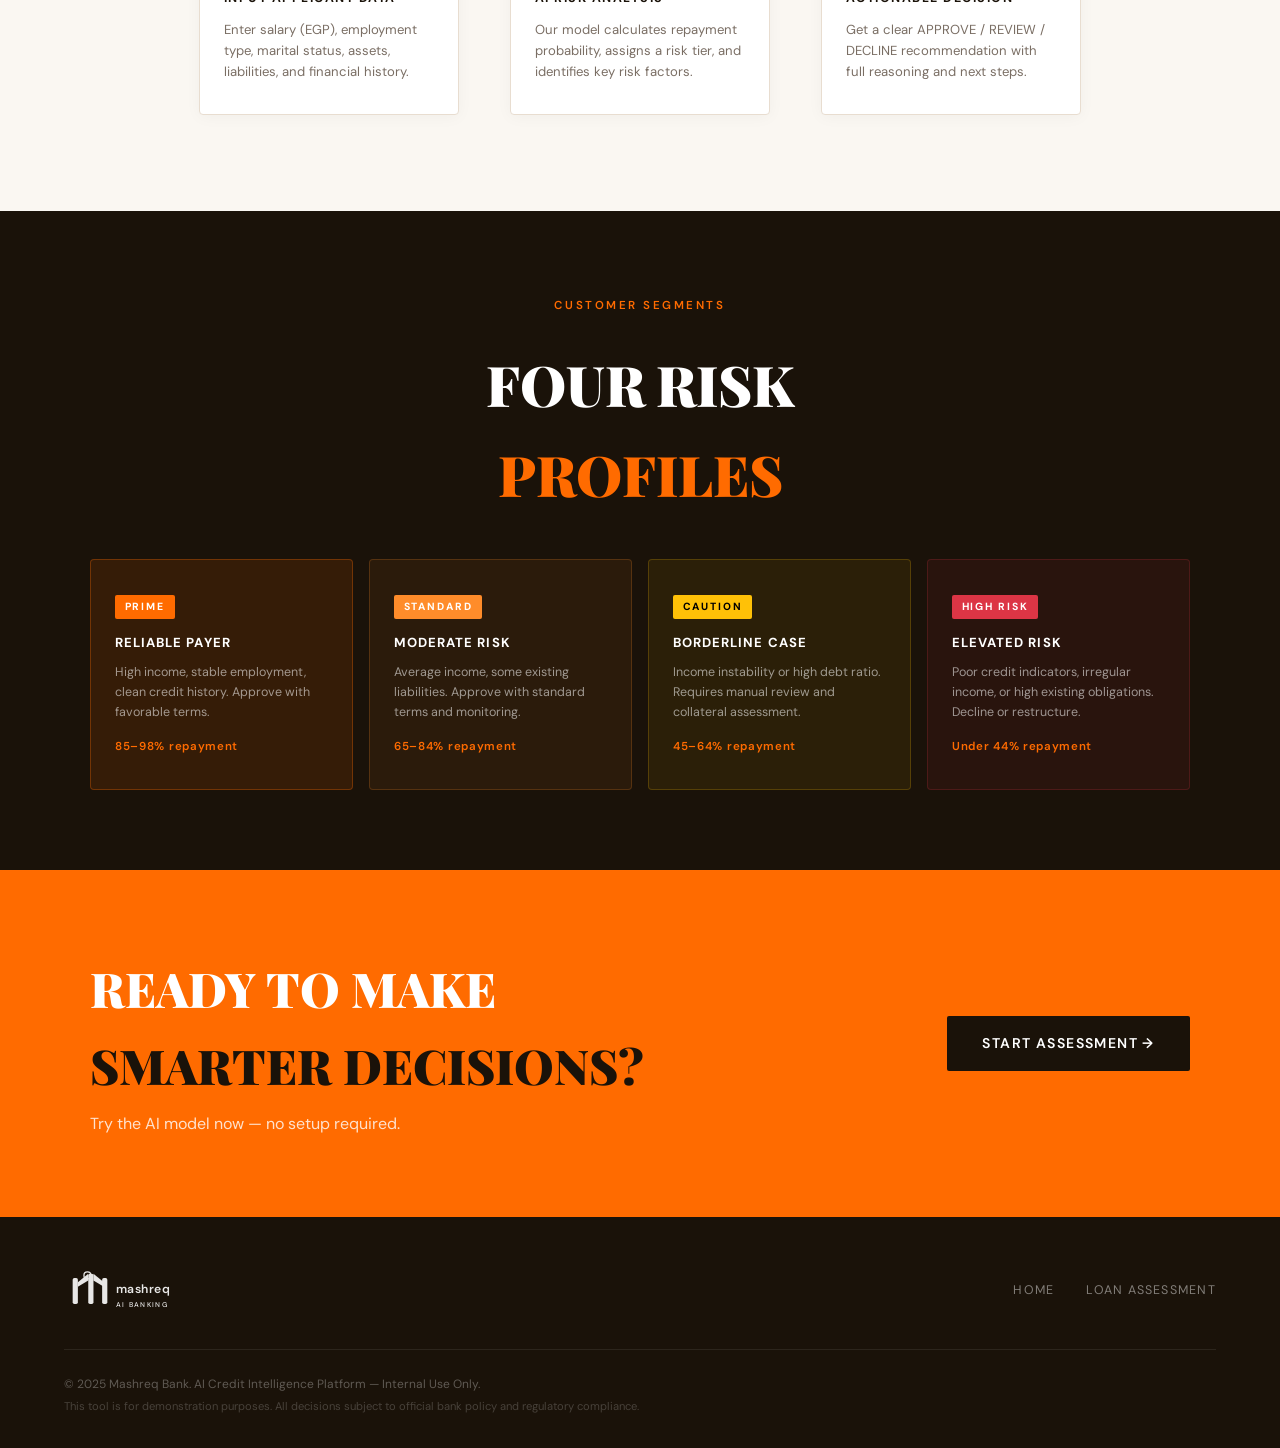
==== commit 49bea65f: "Update index page with improved lowercase mashreq logo SVG" ====
--- a/index.html
+++ b/index.html
@@ -35,13 +35,13 @@
             <circle cx="27" cy="12" r="4" fill="none" stroke="#FF6B00" stroke-width="1.5"/>
           </g>
           
-          <!-- Text: MASHREQ -->
-          <text x="60" y="32" font-family="DM Sans, sans-serif" font-size="16" font-weight="700" fill="#1a1a1a" letter-spacing="1">
-            MASHREQ
-          </text>
-          
-          <!-- Subtext: AI -->
-          <text x="60" y="48" font-family="DM Sans, sans-serif" font-size="9" font-weight="500" fill="#FF6B00" letter-spacing="2">
+          <!-- Text: mashreq (lowercase) -->
+          <text x="60" y="32" font-family="DM Sans, sans-serif" font-size="14" font-weight="600" fill="#1a1a1a" letter-spacing="0.5">
+            mashreq
+          </text>
+          
+          <!-- Subtext: ai -->
+          <text x="60" y="48" font-family="DM Sans, sans-serif" font-size="8" font-weight="500" fill="#FF6B00" letter-spacing="1.5">
             AI BANKING
           </text>
         </svg>
@@ -216,13 +216,13 @@
             <circle cx="27" cy="12" r="4" fill="none" stroke="#FF6B00" stroke-width="1.5"/>
           </g>
           
-          <!-- Text: MASHREQ -->
-          <text x="60" y="32" font-family="DM Sans, sans-serif" font-size="16" font-weight="700" fill="#1a1a1a" letter-spacing="1">
-            MASHREQ
-          </text>
-          
-          <!-- Subtext: AI -->
-          <text x="60" y="48" font-family="DM Sans, sans-serif" font-size="9" font-weight="500" fill="#FF6B00" letter-spacing="2">
+          <!-- Text: mashreq (lowercase) -->
+          <text x="60" y="32" font-family="DM Sans, sans-serif" font-size="14" font-weight="600" fill="#1a1a1a" letter-spacing="0.5">
+            mashreq
+          </text>
+          
+          <!-- Subtext: ai -->
+          <text x="60" y="48" font-family="DM Sans, sans-serif" font-size="8" font-weight="500" fill="#FF6B00" letter-spacing="1.5">
             AI BANKING
           </text>
         </svg>
